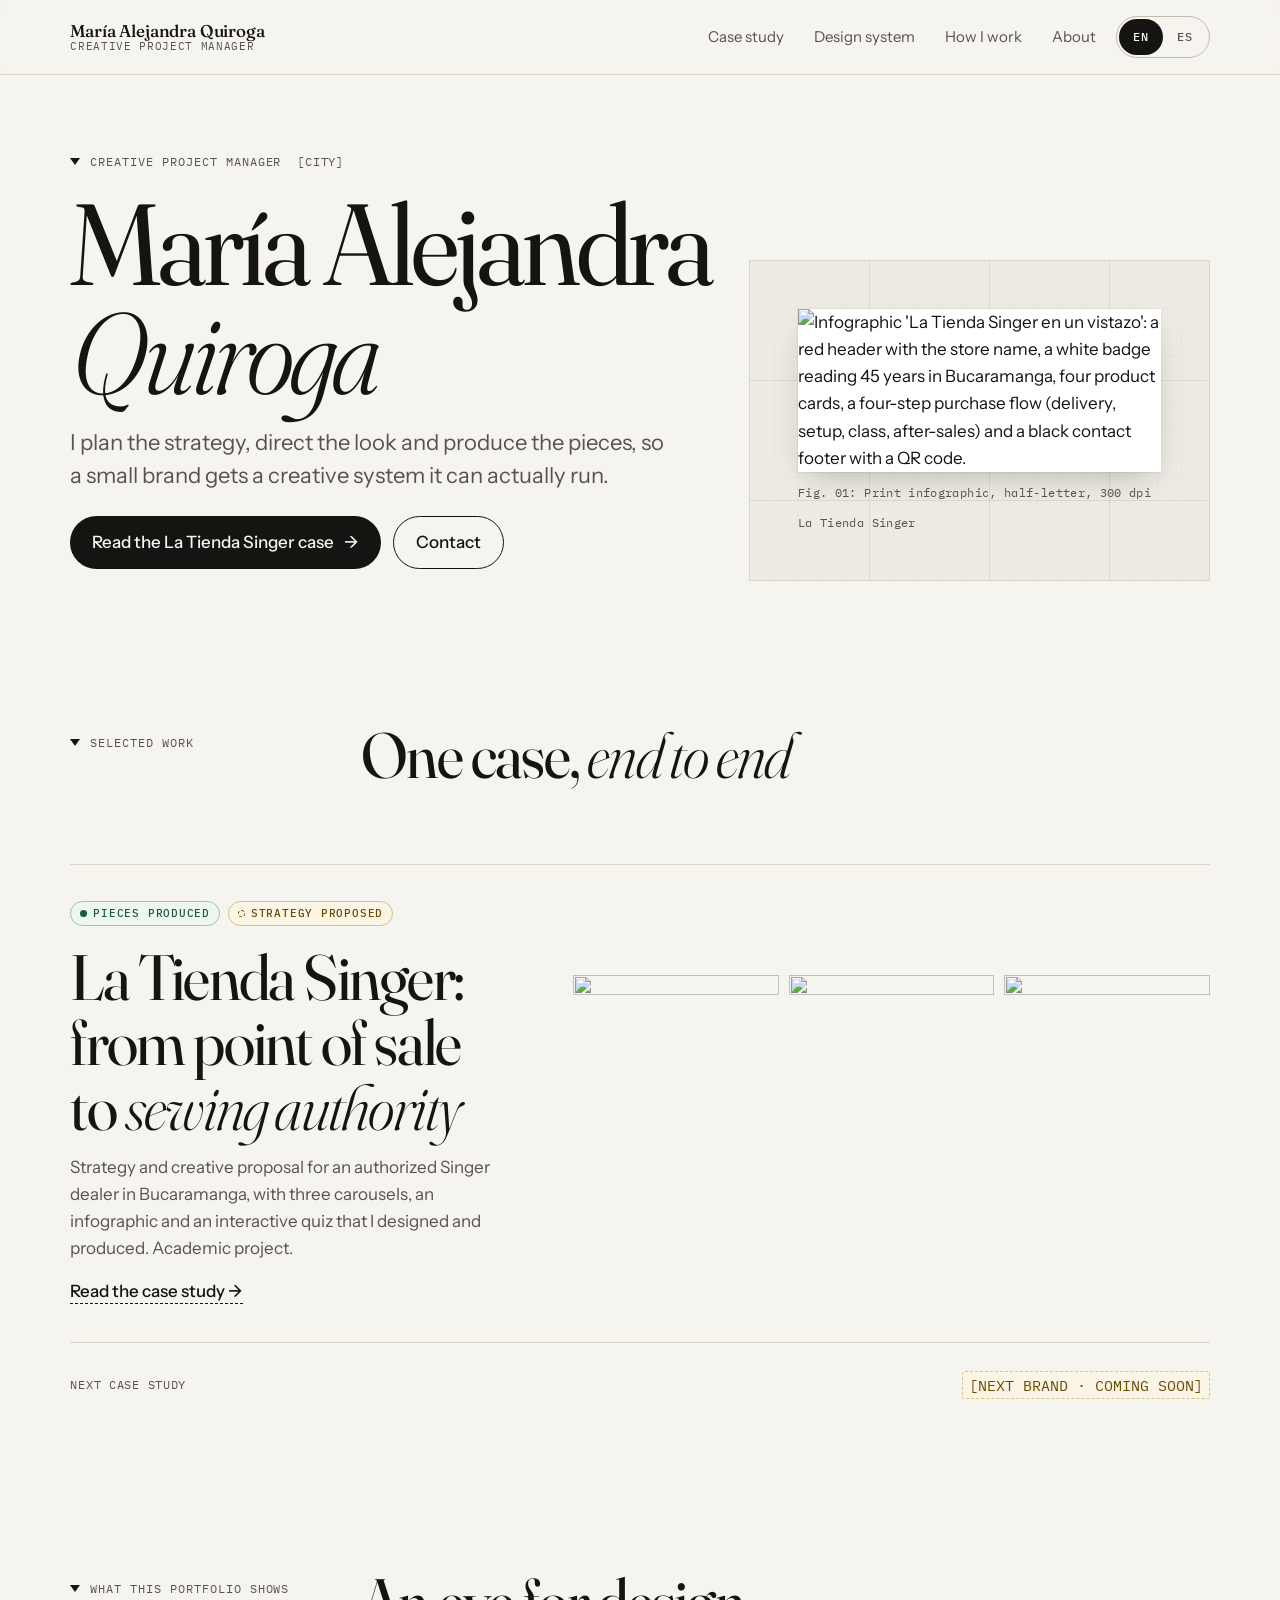
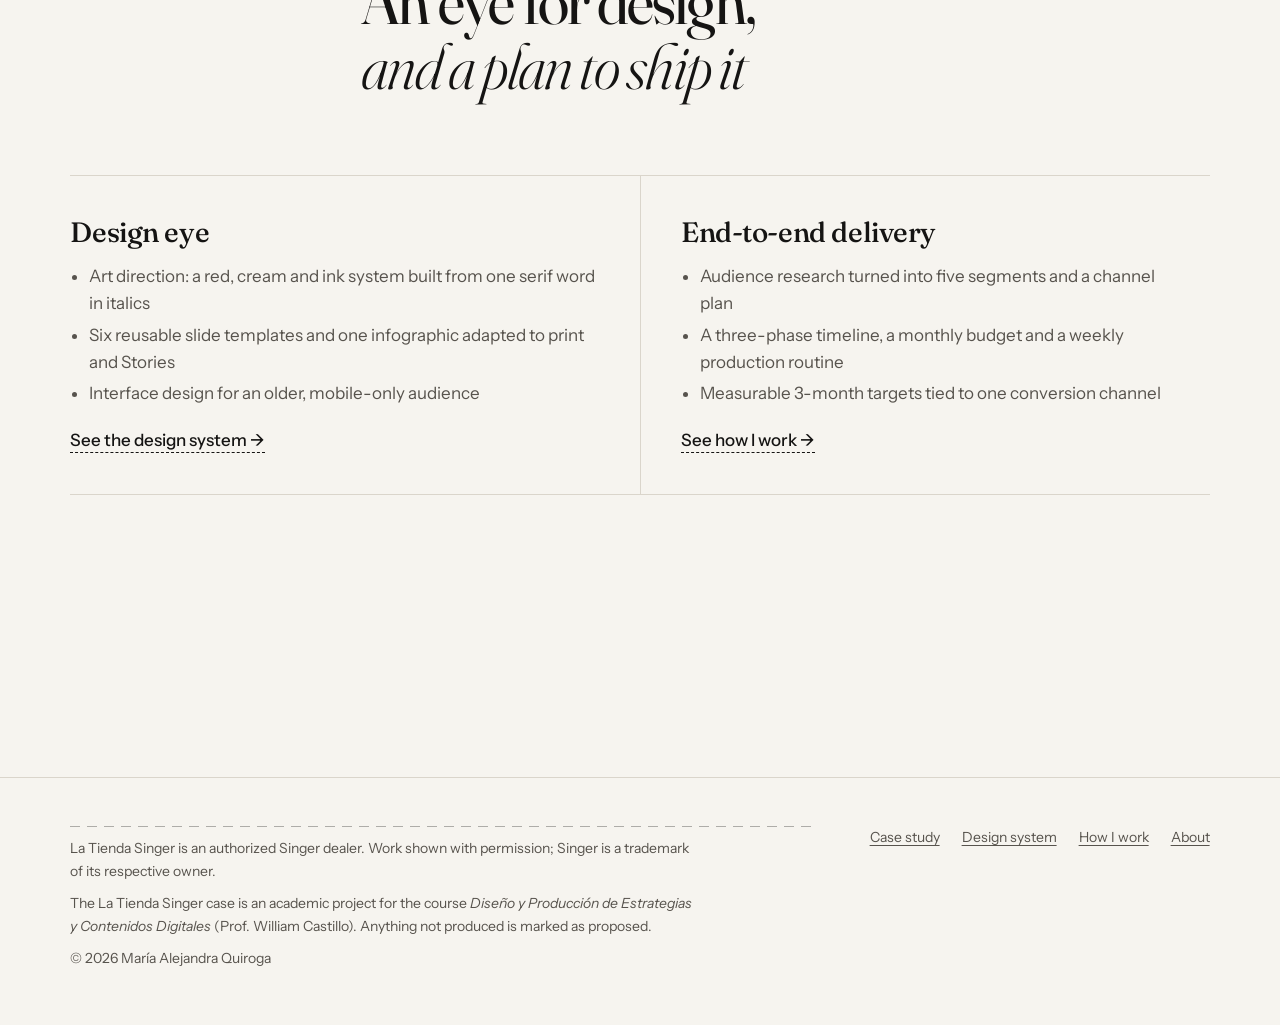
==== index.html @ 7b623928 "Add home page and La Tienda Singer case study Hero, selected work and the full case: challenge, role" ====
<!doctype html>
<html lang="en" data-lang="en" data-en-title="María Alejandra Quiroga · Creative Project Manager" data-es-title="María Alejandra Quiroga · Creative Project Manager">
<head>
<meta charset="utf-8">
<meta name="viewport" content="width=device-width, initial-scale=1">
<title>María Alejandra Quiroga · Creative Project Manager</title>
<meta name="description" content="Portfolio of María Alejandra Quiroga, Creative Project Manager. Strategy, art direction and production, from brief to measurement.">
<meta property="og:title" content="María Alejandra Quiroga · Creative Project Manager">
<meta property="og:description" content="Strategy, art direction and production, from brief to measurement.">
<meta property="og:image" content="https://mariaquirogamanrique.github.io/assets/img/singer/carousel-1-1.webp">
<meta property="og:url" content="https://mariaquirogamanrique.github.io/">
<meta name="theme-color" content="#F6F4EF">
<link rel="icon" href="assets/img/favicon.svg" type="image/svg+xml">
<script>try{var l=new URLSearchParams(location.search).get('lang')||localStorage.getItem('lang');if(l==='es')document.documentElement.setAttribute('data-lang','es')}catch(e){}</script>
<link rel="preconnect" href="https://fonts.googleapis.com"><link rel="preconnect" href="https://fonts.gstatic.com" crossorigin>
<link href="https://fonts.googleapis.com/css2?family=Fraunces:ital,opsz,wght,SOFT@0,9..144,300..600,0..100;1,9..144,300..600,0..100&family=IBM+Plex+Mono:wght@400;500&family=Instrument+Sans:wght@400;500;600&display=swap" rel="stylesheet">
<link rel="stylesheet" href="assets/css/site.css">
<link rel="preload" as="image" href="assets/img/singer/infographic-print.webp" imagesrcset="assets/img/singer/infographic-print-sm.webp 700w, assets/img/singer/infographic-print.webp 1400w" imagesizes="(min-width: 900px) 36vw, 90vw">
</head>
<body>
<a class="skip" href="#main"><span lang="en">Skip to content</span><span lang="es">Saltar al contenido</span></a>

<header class="site-header">
  <div class="wrap">
    <a class="brand" href="./"><b>María Alejandra Quiroga</b><span>Creative Project Manager</span></a>
    <nav class="nav" aria-label="Main" data-es-aria-label="Principal">
      <ul>
        <li><a href="case-singer.html"><span lang="en">Case study</span><span lang="es">Caso</span></a></li>
        <li><a href="design-system.html"><span lang="en">Design system</span><span lang="es">Sistema visual</span></a></li>
        <li><a href="how-i-work.html"><span lang="en">How I work</span><span lang="es">Cómo trabajo</span></a></li>
        <li><a href="about.html"><span lang="en">About</span><span lang="es">Sobre mí</span></a></li>
      </ul>
    </nav>
    <div class="lang" role="group" aria-label="Language / Idioma">
      <button type="button" data-set-lang="en" aria-pressed="true">EN</button>
      <button type="button" data-set-lang="es" aria-pressed="false">ES</button>
    </div>
  </div>
</header>

<main id="main">
  <section class="hero wrap">
    <div class="hero__grid">
      <div class="hero__text">
        <div class="hero__role">
          <span class="label">Creative Project Manager</span>
          <span class="mono muted">[CITY]</span>
        </div>
        <h1 class="display">María Alejandra <em>Quiroga</em></h1>
        <p class="lede">
          <span lang="en">I plan the strategy, direct the look and produce the pieces, so a small brand gets a creative system it can actually run.</span>
          <span lang="es">Planeo la estrategia, dirijo la imagen y produzco las piezas, para que una marca pequeña tenga un sistema creativo que de verdad pueda sostener.</span>
        </p>
        <div class="hero__actions">
          <a class="btn" href="case-singer.html"><span lang="en">Read the La Tienda Singer case</span><span lang="es">Ver el caso La Tienda Singer</span> <span aria-hidden="true">→</span></a>
          <a class="btn btn--ghost" href="about.html"><span lang="en">Contact</span><span lang="es">Contacto</span></a>
        </div>
      </div>
      <figure class="hero__visual paper-grid">
        <img src="assets/img/singer/infographic-print.webp"
             srcset="assets/img/singer/infographic-print-sm.webp 700w, assets/img/singer/infographic-print.webp 1400w"
             sizes="(min-width: 900px) 36vw, 90vw" width="1400" height="2160" fetchpriority="high" class="shot"
             alt="Infographic 'La Tienda Singer en un vistazo': a red header with the store name, a white badge reading 45 years in Bucaramanga, four product cards, a four-step purchase flow (delivery, setup, class, after-sales) and a black contact footer with a QR code."
             data-es-alt="Infografía 'La Tienda Singer en un vistazo': cabecera roja con el nombre de la tienda, sello blanco de 45 años en Bucaramanga, cuatro tarjetas de producto, el proceso de compra en cuatro pasos (entrega, montaje, clase, posventa) y pie negro de contacto con código QR.">
        <figcaption>
          <span lang="en">Fig. 01: Print infographic, half-letter, 300 dpi</span><span lang="es">Fig. 01: Infografía impresa, media carta, 300 dpi</span>
          <span>La Tienda Singer</span>
        </figcaption>
      </figure>
    </div>
  </section>

  <section class="section wrap" aria-labelledby="work-title">
    <div class="section__head">
      <span class="label"><span lang="en">Selected work</span><span lang="es">Trabajo seleccionado</span></span>
      <h2 class="h2" id="work-title"><span lang="en">One case, <em>end to end</em></span><span lang="es">Un caso, <em>de principio a fin</em></span></h2>
    </div>

    <a class="work-card" href="case-singer.html">
      <div>
        <div class="work-card__meta">
          <span class="chip chip--made"><span lang="en">Pieces produced</span><span lang="es">Piezas producidas</span></span>
          <span class="chip chip--plan"><span lang="en">Strategy proposed</span><span lang="es">Estrategia propuesta</span></span>
        </div>
        <h3 class="h2" style="margin:18px 0 14px"><span lang="en">La Tienda Singer: from point of sale to <em>sewing authority</em></span><span lang="es">La Tienda Singer: del punto de venta al <em>referente de costura</em></span></h3>
        <p class="muted" style="margin:0 0 16px;max-width:48ch">
          <span lang="en">Strategy and creative proposal for an authorized Singer dealer in Bucaramanga, with three carousels, an infographic and an interactive quiz that I designed and produced. Academic project.</span>
          <span lang="es">Propuesta de estrategia y creatividad para un distribuidor autorizado Singer en Bucaramanga, con tres carruseles, una infografía y un test interactivo que diseñé y produje. Proyecto académico.</span>
        </p>
        <span class="arrow-link"><span lang="en">Read the case study</span><span lang="es">Leer el caso</span></span>
      </div>
      <div class="work-card__strip" aria-hidden="true">
        <img src="assets/img/singer/carousel-1-1-sm.webp" width="540" height="675" loading="lazy" decoding="async" alt="">
        <img src="assets/img/singer/carousel-2-4-sm.webp" width="540" height="675" loading="lazy" decoding="async" alt="">
        <img src="assets/img/singer/carousel-3-1-sm.webp" width="540" height="675" loading="lazy" decoding="async" alt="">
      </div>
    </a>

    <!-- ADD NEW CASE STUDIES HERE: copy the <a class="work-card"> block above (see README) -->
    <div class="next-slot">
      <span class="mono muted"><span lang="en">Next case study</span><span lang="es">Próximo caso</span></span>
      <span class="ph-inline">[NEXT BRAND · COMING SOON]</span>
    </div>
  </section>

  <section class="section wrap" aria-labelledby="proof-title">
    <div class="section__head">
      <span class="label"><span lang="en">What this portfolio shows</span><span lang="es">Qué muestra este portafolio</span></span>
      <h2 class="h2" id="proof-title"><span lang="en">An eye for design, <em>and a plan to ship it</em></span><span lang="es">Ojo de diseño <em>y un plan para llevarlo a cabo</em></span></h2>
    </div>
    <div class="two-proofs">
      <div>
        <h3 class="h3"><span lang="en">Design eye</span><span lang="es">Ojo de diseño</span></h3>
        <ul>
          <li lang="en">Art direction: a red, cream and ink system built from one serif word in italics</li>
          <li lang="es">Dirección de arte: un sistema rojo, crema y tinta que gira en torno a una palabra en serif itálica</li>
          <li lang="en">Six reusable slide templates and one infographic adapted to print and Stories</li>
          <li lang="es">Seis plantillas de carrusel reutilizables y una infografía adaptada a impresión e historias</li>
          <li lang="en">Interface design for an older, mobile-only audience</li>
          <li lang="es">Diseño de interfaz para un público mayor que solo usa el celular</li>
        </ul>
        <a class="arrow-link" href="design-system.html"><span lang="en">See the design system</span><span lang="es">Ver el sistema visual</span></a>
      </div>
      <div>
        <h3 class="h3"><span lang="en">End-to-end delivery</span><span lang="es">Gestión de principio a fin</span></h3>
        <ul>
          <li lang="en">Audience research turned into five segments and a channel plan</li>
          <li lang="es">Investigación de audiencia convertida en cinco segmentos y un plan de canales</li>
          <li lang="en">A three-phase timeline, a monthly budget and a weekly production routine</li>
          <li lang="es">Cronograma en tres fases, presupuesto mensual y rutina semanal de producción</li>
          <li lang="en">Measurable 3-month targets tied to one conversion channel</li>
          <li lang="es">Metas medibles a 3 meses atadas a un solo canal de conversión</li>
        </ul>
        <a class="arrow-link" href="how-i-work.html"><span lang="en">See how I work</span><span lang="es">Ver cómo trabajo</span></a>
      </div>
    </div>
  </section>
</main>

<footer class="site-footer">
  <div class="wrap">
    <div class="legal">
      <hr class="stitch">
      <p lang="en">La Tienda Singer is an authorized Singer dealer. Work shown with permission; Singer is a trademark of its respective owner.</p>
      <p lang="es">La Tienda Singer es un distribuidor autorizado Singer. Trabajo mostrado con permiso; Singer es una marca registrada de su respectivo titular.</p>
      <p lang="en">The La Tienda Singer case is an academic project for the course <i>Diseño y Producción de Estrategias y Contenidos Digitales</i> (Prof. William Castillo). Anything not produced is marked as proposed.</p>
      <p lang="es">El caso La Tienda Singer es un proyecto académico de la materia <i>Diseño y Producción de Estrategias y Contenidos Digitales</i> (prof. William Castillo). Todo lo que no se produjo está marcado como propuesto.</p>
      <p>© 2026 María Alejandra Quiroga</p>
    </div>
    <nav aria-label="Footer" data-es-aria-label="Pie de página">
      <ul>
        <li><a href="case-singer.html"><span lang="en">Case study</span><span lang="es">Caso</span></a></li>
        <li><a href="design-system.html"><span lang="en">Design system</span><span lang="es">Sistema visual</span></a></li>
        <li><a href="how-i-work.html"><span lang="en">How I work</span><span lang="es">Cómo trabajo</span></a></li>
        <li><a href="about.html"><span lang="en">About</span><span lang="es">Sobre mí</span></a></li>
      </ul>
    </nav>
  </div>
</footer>
<script src="assets/js/site.js" defer></script>
</body>
</html>
---- assets/css/site.css ----
/* =========================================================
   Portfolio · María Alejandra Quiroga
   Neutral "paper & ink" identity. Client colours appear only
   where the work appears (--work-*), never as site chrome.
   Motifs: stitch lines (dividers), pattern-paper grid (texture),
   notches (section labels), thread (reading progress).
   Mobile-first: base styles are for phones; min-width queries add.
   ========================================================= */

:root {
  --paper: #F6F4EF;
  --paper-2: #EEEBE4;
  --card: #FBFAF7;
  --ink: #151413;
  --ink-2: #57534D;      /* 6.95:1 on paper */
  --ink-3: #6B665F;      /* 5.18:1 on paper */
  --line: #DAD5CB;
  --line-2: #C2BCB1;
  --grid: rgba(21, 20, 19, .055);
  --grid-2: rgba(21, 20, 19, .028);

  /* Work accents (La Tienda Singer production palette) */
  --work-red: #D7192A;
  --work-red-dark: #A50F1D;
  --work-blue: #1E3A8A;
  --work-cream: #FFF7F3;

  --f-display: "Fraunces", "Iowan Old Style", Georgia, serif;
  --f-text: "Instrument Sans", system-ui, -apple-system, "Segoe UI", sans-serif;
  --f-mono: "IBM Plex Mono", ui-monospace, "Cascadia Mono", Consolas, monospace;

  --pad: clamp(20px, 5.5vw, 72px);
  --max: 1360px;
  --section: clamp(72px, 11vw, 168px);
  --radius: 4px;
}

*, *::before, *::after { box-sizing: border-box; }
html { -webkit-text-size-adjust: 100%; scroll-padding-top: 88px; }
body {
  margin: 0;
  background: var(--paper);
  color: var(--ink);
  font: 400 1.0625rem/1.6 var(--f-text);
  font-feature-settings: "ss01";
  -webkit-font-smoothing: antialiased;
  text-rendering: optimizeLegibility;
  overflow-x: hidden;
}
img { max-width: 100%; height: auto; display: block; }
a { color: inherit; text-decoration-thickness: 1px; text-underline-offset: .22em; }
a:hover { text-decoration-thickness: 2px; }
:focus-visible { outline: 2px solid var(--ink); outline-offset: 3px; border-radius: 2px; }
::selection { background: var(--ink); color: var(--paper); }

/* ---------- Language toggle (EN default) ---------- */
html[data-lang="en"] body [lang="es"],
html[data-lang="es"] body [lang="en"] { display: none !important; }

/* ---------- Utilities ---------- */
.wrap { width: 100%; max-width: var(--max); margin-inline: auto; padding-inline: var(--pad); }
.sr-only { position: absolute !important; width: 1px; height: 1px; padding: 0; margin: -1px; overflow: hidden; clip: rect(0 0 0 0); white-space: nowrap; border: 0; }
.skip { position: absolute; left: 12px; top: -60px; z-index: 100; background: var(--ink); color: var(--paper); padding: 10px 16px; border-radius: var(--radius); }
.skip:focus { top: 12px; }
.mono { font-family: var(--f-mono); font-size: .75rem; letter-spacing: .06em; text-transform: uppercase; }
.muted { color: var(--ink-2); }

/* Stitch line: the site's divider */
.stitch {
  height: 1.5px; border: 0; margin: 0;
  background: repeating-linear-gradient(90deg, var(--ink) 0 10px, transparent 10px 17px);
  opacity: .32;
}
.stitch--red { background: repeating-linear-gradient(90deg, var(--work-red) 0 10px, transparent 10px 17px); opacity: .7; }

/* Pattern-paper grid texture */
.paper-grid {
  background-color: var(--paper-2);
  background-image:
    linear-gradient(var(--grid) 1px, transparent 1px),
    linear-gradient(90deg, var(--grid) 1px, transparent 1px),
    linear-gradient(var(--grid-2) 1px, transparent 1px),
    linear-gradient(90deg, var(--grid-2) 1px, transparent 1px);
  background-size: 120px 120px, 120px 120px, 24px 24px, 24px 24px;
  background-position: -1px -1px;
}

/* ---------- Header ---------- */
.site-header {
  position: sticky; top: 0; z-index: 50;
  background: color-mix(in srgb, var(--paper) 92%, transparent);
  backdrop-filter: saturate(1.2) blur(8px);
  -webkit-backdrop-filter: saturate(1.2) blur(8px);
  border-bottom: 1px solid var(--line);
}
.site-header .wrap { display: flex; flex-wrap: wrap; align-items: center; gap: 4px 20px; padding-block: 12px; }
.brand { text-decoration: none; display: flex; flex-direction: column; line-height: 1.15; margin-right: auto; }
.brand b { font: 500 1.0625rem/1.15 var(--f-display); letter-spacing: -.01em; }
.brand span { font-family: var(--f-mono); font-size: .6875rem; letter-spacing: .06em; text-transform: uppercase; color: var(--ink-2); }
.nav { order: 3; width: 100%; overflow-x: auto; scrollbar-width: none; margin-inline: calc(var(--pad) * -1); padding-inline: var(--pad); }
.nav::-webkit-scrollbar { display: none; }
.nav ul { display: flex; gap: 22px; list-style: none; margin: 0; padding: 6px 0 2px; white-space: nowrap; }
.nav a { text-decoration: none; font-size: .9375rem; color: var(--ink-2); padding: 6px 0; display: inline-block; border-bottom: 1.5px solid transparent; }
.nav a:hover { color: var(--ink); }
.nav a[aria-current="page"] { color: var(--ink); border-bottom: 1.5px dashed var(--ink); }
.lang { display: inline-flex; border: 1px solid var(--line-2); border-radius: 999px; padding: 2px; }
.lang button {
  font: 500 .75rem/1 var(--f-mono); letter-spacing: .06em; border: 0; background: transparent; color: var(--ink-2);
  min-width: 44px; min-height: 36px; border-radius: 999px; cursor: pointer;
}
.lang button[aria-pressed="true"] { background: var(--ink); color: var(--paper); }
@media (min-width: 900px) {
  .site-header .wrap { flex-wrap: nowrap; padding-block: 16px; }
  .nav { order: 0; width: auto; margin: 0; padding: 0; overflow: visible; }
  .nav ul { gap: 30px; padding: 0; }
}

/* Thread: reading progress (case study) */
.thread { position: fixed; left: 0; top: 0; height: 2px; width: 100%; z-index: 60; pointer-events: none; transform-origin: 0 50%; transform: scaleX(var(--p, 0));
  background: repeating-linear-gradient(90deg, var(--work-red) 0 10px, transparent 10px 15px); }

/* ---------- Type ---------- */
h1, h2, h3, h4 { margin: 0; font-weight: 400; text-wrap: balance; }
.display {
  font: 380 clamp(2.75rem, 9vw, 7.5rem)/.95 var(--f-display);
  font-variation-settings: "opsz" 144, "SOFT" 30;
  letter-spacing: -.035em;
}
.display em { font-style: italic; font-weight: 300; }
.h2 { font: 400 clamp(2rem, 5.2vw, 4rem)/1.02 var(--f-display); font-variation-settings: "opsz" 120; letter-spacing: -.028em; }
.h2 em { font-style: italic; font-weight: 300; }
.h3 { font: 500 clamp(1.35rem, 2.4vw, 1.75rem)/1.18 var(--f-display); letter-spacing: -.015em; }
.h4 { font: 600 1.0625rem/1.3 var(--f-text); }
.lede { font: 400 clamp(1.125rem, 1.9vw, 1.375rem)/1.5 var(--f-text); color: var(--ink-2); max-width: 40ch; text-wrap: pretty; }
.prose p { max-width: 62ch; margin: 0 0 1em; text-wrap: pretty; }
.prose p:last-child { margin-bottom: 0; }

/* Section label with a pattern notch (small triangle) */
.label { display: inline-flex; align-items: center; gap: 10px; font-family: var(--f-mono); font-size: .75rem; letter-spacing: .08em; text-transform: uppercase; color: var(--ink-2); }
.label::before { content: ""; width: 0; height: 0; border-left: 5px solid transparent; border-right: 5px solid transparent; border-top: 7px solid var(--ink); }

/* ---------- Sections ---------- */
.section { padding-block: var(--section); }
.section + .section { padding-top: 0; }
.section__head { display: grid; gap: 20px; margin-bottom: clamp(40px, 6vw, 80px); }
.section__head .h2 { max-width: 18ch; }
@media (min-width: 900px) {
  .section__head { grid-template-columns: repeat(12, 1fr); column-gap: 24px; align-items: start; }
  .section__head .label { grid-column: 1 / 4; padding-top: .9em; }
  .section__head > :not(.label) { grid-column: 4 / 13; }
}
.cols { display: grid; gap: 24px; }
@media (min-width: 700px) { .cols--2 { grid-template-columns: 1fr 1fr; } .cols--3 { grid-template-columns: repeat(2, 1fr); } }
@media (min-width: 1000px) { .cols--3 { grid-template-columns: repeat(3, 1fr); } .cols--4 { grid-template-columns: repeat(4, 1fr); } }
@media (min-width: 700px) and (max-width: 999px) { .cols--4 { grid-template-columns: repeat(2, 1fr); } }

/* ---------- Status chips (honesty markers) ---------- */
.chip { display: inline-flex; align-items: center; gap: 6px; font: 500 .6875rem/1 var(--f-mono); letter-spacing: .07em; text-transform: uppercase;
  padding: 6px 9px; border-radius: 999px; border: 1px solid var(--line-2); color: var(--ink-2); background: var(--card); white-space: nowrap; }
.chip::before { content: ""; width: 7px; height: 7px; border-radius: 50%; background: currentColor; }
.chip--made { color: #1D5B3A; border-color: #9CC3AC; background: #EEF6F0; }
.chip--plan { color: #6A4A00; border-color: #D8C08A; background: #FBF5E6; }
.chip--plan::before { background: transparent; border: 1.5px dashed currentColor; }

/* ---------- Placeholder block ---------- */
.ph { border: 1.5px dashed var(--line-2); border-radius: var(--radius); padding: 20px; background: repeating-linear-gradient(-45deg, transparent 0 12px, rgba(21,20,19,.025) 12px 24px); color: var(--ink-2); }
.ph .mono { color: #6A4A00; display: block; margin-bottom: 8px; }
.ph p { margin: 0; }
.ph-inline { font-family: var(--f-mono); font-size: .9em; background: #FBF5E6; color: #6A4A00; padding: 1px 6px; border-radius: 3px; border: 1px dashed #D8C08A; }

/* ---------- Pattern piece card (seam allowance + notch) ---------- */
.piece { position: relative; background: var(--card); border: 1px solid var(--line); padding: 28px 24px 24px; }
.piece::before { content: ""; position: absolute; inset: 7px; border: 1px dashed var(--line); pointer-events: none; }
.piece::after { content: ""; position: absolute; top: -1px; left: 50%; translate: -50% 0; border-left: 6px solid transparent; border-right: 6px solid transparent; border-top: 8px solid var(--line-2); }

/* ---------- Figures ---------- */
figure { margin: 0; }
figcaption { margin-top: 12px; font-family: var(--f-mono); font-size: .75rem; letter-spacing: .03em; color: var(--ink-2); line-height: 1.5; }
.shot { box-shadow: 0 1px 2px rgba(21,20,19,.08), 0 12px 32px -12px rgba(21,20,19,.28); background: #fff; }

/* ---------- Buttons / links ---------- */
.btn { display: inline-flex; align-items: center; gap: 10px; min-height: 48px; padding: 12px 22px; border-radius: 999px; background: var(--ink); color: var(--paper); text-decoration: none; font-weight: 500; }
.btn:hover { background: #33302D; }
.btn--ghost { background: transparent; color: var(--ink); border: 1px solid var(--ink); }
.btn--ghost:hover { background: var(--ink); color: var(--paper); }
.arrow-link { font-weight: 500; text-decoration: none; border-bottom: 1.5px dashed currentColor; padding-bottom: 2px; }
.arrow-link::after { content: " →"; }

/* ---------- Footer ---------- */
.site-footer { margin-top: var(--section); border-top: 1px solid var(--line); padding-block: 48px 56px; font-size: .875rem; color: var(--ink-2); }
.site-footer .wrap { display: grid; gap: 28px; }
.site-footer p { margin: 0; max-width: 70ch; }
.site-footer .legal { display: grid; gap: 10px; }
.site-footer nav ul { list-style: none; padding: 0; margin: 0; display: flex; flex-wrap: wrap; gap: 8px 22px; }
@media (min-width: 900px) { .site-footer .wrap { grid-template-columns: 2fr 1fr; } .site-footer nav ul { justify-content: flex-end; } }

/* =========================================================
   HOME
   ========================================================= */
.hero { padding-block: clamp(28px, 6vw, 96px) clamp(56px, 8vw, 120px); }
.hero__grid { display: grid; gap: 28px; }
.hero__role { display: flex; flex-wrap: wrap; gap: 10px 16px; align-items: center; margin-bottom: 18px; }
.hero .display { margin-bottom: 18px; }
.hero .lede { margin: 0 0 24px; }
.hero__actions { display: flex; flex-wrap: wrap; gap: 12px; }
.hero__visual { position: relative; padding: clamp(18px, 4vw, 48px); border: 1px solid var(--line); }
.hero__visual img { width: 100%; max-height: 46vh; object-fit: cover; object-position: top; }
.hero__visual figcaption { display: flex; justify-content: space-between; gap: 12px; flex-wrap: wrap; }
@media (min-width: 900px) {
  .hero__grid { grid-template-columns: repeat(12, 1fr); column-gap: 24px; align-items: end; }
  .hero__text { grid-column: 1 / 8; padding-bottom: 12px; }
  .hero__visual { grid-column: 8 / 13; }
  .hero__visual img { max-height: none; aspect-ratio: auto; }
}

.work-card { display: grid; gap: 24px; text-decoration: none; padding-block: 36px; border-top: 1px solid var(--line); }
.work-card:hover .h2 { text-decoration: underline; text-decoration-style: dashed; text-decoration-thickness: 1.5px; text-underline-offset: .12em; }
.work-card__meta { display: flex; flex-wrap: wrap; gap: 8px; }
.work-card__strip { display: grid; grid-template-columns: repeat(3, 1fr); gap: 10px; }
.work-card__strip img { aspect-ratio: 4 / 5; object-fit: cover; width: 100%; }
@media (min-width: 900px) {
  .work-card { grid-template-columns: 5fr 7fr; column-gap: 48px; align-items: center; }
}
.next-slot { border-top: 1px solid var(--line); padding-block: 28px; display: flex; gap: 16px; align-items: center; justify-content: space-between; flex-wrap: wrap; }

.two-proofs { display: grid; gap: 0; border-top: 1px solid var(--line); }
.two-proofs > div { padding-block: 32px; border-bottom: 1px solid var(--line); }
.two-proofs ul { padding-left: 1.1em; margin: 14px 0 20px; color: var(--ink-2); }
.two-proofs li { margin-bottom: 4px; }
@media (min-width: 900px) { .two-proofs { grid-template-columns: 1fr 1fr; } .two-proofs > div { padding: 40px 40px 40px 0; } .two-proofs > div + div { padding-left: 40px; border-left: 1px solid var(--line); } }

/* =========================================================
   CASE STUDY
   ========================================================= */
.case-hero { padding-block: clamp(28px, 6vw, 88px) 0; }
.case-hero .display { font-size: clamp(2.5rem, 7.4vw, 6.25rem); max-width: 14ch; margin: 16px 0 24px; }
.facts { display: grid; grid-template-columns: repeat(2, 1fr); gap: 0; border-top: 1px solid var(--line); margin-top: 40px; }
.facts div { padding: 16px 12px 16px 0; border-bottom: 1px solid var(--line); }
.facts dt { font-family: var(--f-mono); font-size: .6875rem; letter-spacing: .08em; text-transform: uppercase; color: var(--ink-2); margin-bottom: 4px; }
.facts dd { margin: 0; font-size: .9375rem; }
@media (min-width: 900px) { .facts { grid-template-columns: repeat(4, 1fr); } .facts div { padding-right: 24px; } }

.honesty { margin-top: 28px; display: flex; gap: 14px; align-items: flex-start; padding: 16px 18px; border: 1px solid #D8C08A; background: #FBF5E6; color: #4F3A06; border-radius: var(--radius); font-size: .9375rem; }
.honesty .chips { display: flex; gap: 6px; flex-wrap: wrap; margin-top: 8px; }

.toc { margin-top: 48px; }
.toc ol { list-style: none; padding: 0; margin: 12px 0 0; display: grid; grid-template-columns: 1fr; border-top: 1px solid var(--line); counter-reset: t; }
.toc li { counter-increment: t; border-bottom: 1px solid var(--line); }
.toc a { display: flex; gap: 14px; padding: 12px 0; text-decoration: none; }
.toc a::before { content: counter(t, decimal-leading-zero); font-family: var(--f-mono); font-size: .75rem; color: var(--ink-3); padding-top: .2em; }
.toc a:hover { text-decoration: underline dashed; }
@media (min-width: 700px) { .toc ol { grid-template-columns: 1fr 1fr; column-gap: 32px; } }
@media (min-width: 1100px) { .toc ol { grid-template-columns: repeat(3, 1fr); } }

/* Challenge: tension pair */
.tension { display: grid; gap: 16px; }
.tension > div { padding: 28px 24px; border: 1px solid var(--line); background: var(--card); }
.tension > div:last-child { background: var(--ink); color: var(--paper); border-color: var(--ink); }
.tension > div:last-child .mono { color: #CFC9BE; }
.tension .h3 { margin: 10px 0 10px; }
.tension p { margin: 0; }
@media (min-width: 900px) { .tension { grid-template-columns: 1fr 1fr; gap: 0; } }

/* Role */
.role { display: grid; gap: 24px; }
.role ul { list-style: none; padding: 0; margin: 0; }
.role li { padding: 14px 0; border-top: 1px solid var(--line); display: grid; gap: 6px; }
.role li:last-child { border-bottom: 1px solid var(--line); }
.role li .row { display: flex; justify-content: space-between; gap: 12px; align-items: baseline; flex-wrap: wrap; }
@media (min-width: 900px) { .role { grid-template-columns: 1fr 1fr; gap: 48px; } }

/* Personas */
.personas { display: grid; gap: 18px; }
@media (min-width: 700px) { .personas { grid-template-columns: repeat(2, 1fr); } }
@media (min-width: 1100px) { .personas { grid-template-columns: repeat(6, 1fr); } .personas .piece { grid-column: span 2; } .personas .piece:nth-child(4) { grid-column: 2 / span 2; } }
.piece .num { display: flex; justify-content: space-between; align-items: center; }
.piece .h3 { margin: 18px 0 6px; }
.piece dl { margin: 18px 0 0; display: grid; gap: 10px; }
.piece dt { font-family: var(--f-mono); font-size: .6875rem; letter-spacing: .08em; text-transform: uppercase; color: var(--ink-3); }
.piece dd { margin: 2px 0 0; }
.tags { display: flex; flex-wrap: wrap; gap: 6px; }
.tag { font-size: .8125rem; padding: 3px 9px; border: 1px solid var(--line-2); border-radius: 999px; background: var(--paper); }
.core { margin-top: 18px; display: grid; gap: 24px; padding: clamp(24px, 4vw, 48px); background: var(--ink); color: var(--paper); }
.core .mono { color: #CFC9BE; }
.core .big { font: 300 clamp(3rem, 9vw, 6rem)/.9 var(--f-display); letter-spacing: -.04em; }
.core p { margin: 0; color: #E6E1D8; max-width: 46ch; }
.phone-insight { display: flex; gap: 18px; align-items: center; }
.phone-insight svg { flex: none; }
@media (min-width: 900px) { .core { grid-template-columns: 1fr 1fr; align-items: center; } }

/* Value flow */
.flow { list-style: none; padding: 0; margin: 0; display: grid; gap: 0; counter-reset: f; position: relative; }
.flow li { position: relative; padding: 0 0 32px 64px; counter-increment: f; }
.flow li::before { content: counter(f, decimal-leading-zero); position: absolute; left: 0; top: 0; width: 44px; height: 44px; border-radius: 50%; display: grid; place-items: center;
  font: 500 .8125rem/1 var(--f-mono); background: var(--work-red); color: #fff; }
.flow li::after { content: ""; position: absolute; left: 21px; top: 50px; bottom: 6px; border-left: 1.5px dashed var(--work-red); opacity: .6; }
.flow li:last-child::after { display: none; }
.flow .h3 { margin: 6px 0 4px; }
.flow p { margin: 0; color: var(--ink-2); }
@media (min-width: 900px) {
  .flow { grid-template-columns: repeat(4, 1fr); gap: 24px; }
  .flow li { padding: 64px 0 0 0; }
  .flow li::after { left: 54px; right: -18px; top: 21px; bottom: auto; border-left: 0; border-top: 1.5px dashed var(--work-red); }
}
.contrast-line { margin-top: 40px; display: grid; gap: 0; border: 1px solid var(--line); }
.contrast-line > div { padding: 20px 22px; }
.contrast-line > div + div { border-top: 1px solid var(--line); background: var(--card); }
.contrast-line s { text-decoration-thickness: 1.5px; color: var(--ink-3); }
@media (min-width: 900px) { .contrast-line { grid-template-columns: 1fr 2fr; } .contrast-line > div + div { border-top: 0; border-left: 1px solid var(--line); } }

/* AIDA funnel */
.frameworks { display: grid; gap: 48px; }
@media (min-width: 1000px) { .frameworks { grid-template-columns: 1fr 1fr; gap: 64px; } }
.funnel { list-style: none; padding: 0; margin: 20px 0 0; display: grid; gap: 6px; }
.funnel li { display: grid; grid-template-columns: 44px 1fr; gap: 14px; align-items: center; background: var(--card); border: 1px solid var(--line); padding: 14px 16px; margin-inline: calc(var(--i) * 5%); }
.funnel b { font: 400 1.75rem/1 var(--f-display); }
.funnel span { color: var(--ink-2); font-size: .9375rem; }
.funnel span strong { color: var(--ink); font-weight: 600; }
.hhh { margin-top: 20px; display: grid; gap: 6px; }
.hhh > div { display: grid; grid-template-columns: 1fr; gap: 8px; padding: 16px; border: 1px solid var(--line); background: var(--card); }
.hhh .bar { height: 8px; background: repeating-linear-gradient(90deg, var(--ink) 0 var(--w), transparent var(--w) calc(var(--w) + var(--g))); opacity: .75; }
.hhh .row { display: flex; justify-content: space-between; gap: 10px; align-items: baseline; flex-wrap: wrap; }
.hhh .h3 { font-size: 1.375rem; }
.hhh p { margin: 0; color: var(--ink-2); font-size: .9375rem; }
.pillars { margin-top: 56px; display: grid; gap: 0; border-top: 1px solid var(--ink); }
.pillars > div { padding: 22px 0; border-bottom: 1px solid var(--line); }
.pillars .h3 { margin: 8px 0 6px; }
.pillars p { margin: 0; color: var(--ink-2); }
@media (min-width: 900px) { .pillars { grid-template-columns: repeat(3, 1fr); } .pillars > div { padding: 26px 28px 26px 0; border-bottom: 0; } .pillars > div + div { border-left: 1px solid var(--line); padding-left: 28px; } }

/* Channel ecosystem */
.eco { display: grid; gap: 14px; }
.eco__col h3 { margin-bottom: 12px; }
.eco__list { list-style: none; padding: 0; margin: 0; display: grid; gap: 8px; }
.eco__list li { background: var(--card); border: 1px solid var(--line); padding: 12px 14px; display: grid; gap: 2px; }
.eco__list li b { font-weight: 600; }
.eco__list li > span { color: var(--ink-2); font-size: .875rem; }
.eco__list li.is-lead { border-color: var(--ink); box-shadow: inset 3px 0 0 var(--work-red); }
.eco__arrow { display: grid; place-items: center; color: var(--ink-2); }
.eco__arrow svg { transform: rotate(90deg); }
.eco__node { padding: 22px; border: 1.5px solid var(--ink); background: var(--card); display: grid; gap: 8px; }
.eco__node--wa { background: var(--ink); color: var(--paper); }
.eco__node--wa .muted, .eco__node--wa .mono { color: #CFC9BE; }
.eco__node ul { margin: 6px 0 0; padding-left: 1.1em; font-size: .9rem; }
.eco__close { display: grid; gap: 14px; }
.eco__loop { margin-top: 18px; padding: 20px 22px; border: 1.5px dashed var(--line-2); }
.eco__loop ul { list-style: none; margin: 12px 0 0; padding: 0; display: flex; flex-wrap: wrap; gap: 8px; }
@media (min-width: 1000px) {
  .eco { grid-template-columns: 1.25fr 56px 1fr 56px 1fr; align-items: center; gap: 0; }
  .eco__arrow svg { transform: none; }
  .eco__col--channels { position: relative; padding-right: 0; }
}
.slogan { font: 300 clamp(2rem, 5vw, 3.5rem)/1.05 var(--f-display); letter-spacing: -.03em; margin-bottom: 40px; }
.slogan em { font-style: italic; }

/* Gallery */
.gallery-group { padding-block: 40px; border-top: 1px solid var(--line); }
.gallery-group:first-of-type { border-top: 1px solid var(--ink); }
.gallery-group__head { display: grid; gap: 16px; margin-bottom: 24px; }
.gallery-group__head .row { display: flex; gap: 10px; align-items: center; flex-wrap: wrap; }
@media (min-width: 900px) { .gallery-group__head { grid-template-columns: 5fr 7fr; gap: 48px; } }
.decision { border-left: 1.5px dashed var(--ink); padding-left: 16px; }
.decision .mono { color: var(--ink-2); display: block; margin-bottom: 6px; }
.decision p { margin: 0 0 .6em; max-width: 60ch; }
.decision ul { margin: 0; padding-left: 1.1em; }
.decision li { margin-bottom: 4px; }

.strip { display: grid; grid-auto-flow: column; grid-auto-columns: min(72%, 300px); gap: 14px; overflow-x: auto; scroll-snap-type: x mandatory; padding: 4px 4px 18px; margin-inline: -4px;
  scrollbar-width: thin; scrollbar-color: var(--line-2) transparent; overscroll-behavior-x: contain; }
.strip > * { scroll-snap-align: start; }
.strip img { width: 100%; aspect-ratio: 4 / 5; object-fit: cover; }
.strip--phone { grid-auto-columns: min(56%, 230px); }
.strip--phone img { aspect-ratio: 750 / 1624; border-radius: 14px; }
.strip-hint { font-family: var(--f-mono); font-size: .6875rem; letter-spacing: .06em; text-transform: uppercase; color: var(--ink-3); margin-top: 4px; }
.carousel + .carousel { margin-top: 32px; }
.carousel__title { display: flex; justify-content: space-between; gap: 12px; align-items: baseline; margin-bottom: 12px; flex-wrap: wrap; }

.formats { display: grid; gap: 24px; align-items: end; }
.formats figure:first-child img { width: 100%; }
@media (min-width: 700px) { .formats { grid-template-columns: 1.55fr 1fr; } }

.planned { display: grid; gap: 18px; }
@media (min-width: 900px) { .planned { grid-template-columns: repeat(3, 1fr); } }
.planned .ph { min-height: 100%; display: grid; gap: 12px; align-content: start; }
.planned .ph .h3 { color: var(--ink); }
.wave { height: 44px; width: 100%; color: var(--line-2); }

/* PM */
.timeline { display: grid; gap: 10px; }
.phase { border: 1px solid var(--line); background: var(--card); padding: 20px; display: grid; gap: 8px; }
.phase .row { display: flex; justify-content: space-between; align-items: baseline; gap: 10px; flex-wrap: wrap; }
.phase ul { margin: 4px 0 0; padding-left: 1.1em; color: var(--ink-2); font-size: .9375rem; }
.phase--3 { border-style: dashed; }
.scale { display: none; }
@media (min-width: 900px) {
  .timeline { grid-template-columns: minmax(240px, 15fr) 45fr 40fr; gap: 0; }
  .phase + .phase { border-left: 0; }
  .phase--3 { background: linear-gradient(90deg, var(--card), var(--paper)); }
  .scale { display: grid; grid-template-columns: minmax(240px, 15fr) 45fr 40fr; margin-bottom: 8px; font-family: var(--f-mono); font-size: .6875rem; color: var(--ink-3); letter-spacing: .05em; }
  .scale span { border-left: 1px solid var(--line-2); padding-left: 6px; }
}
.money { display: grid; gap: 18px; }
.money .piece .big { font: 300 clamp(2.5rem, 6vw, 4.25rem)/1 var(--f-display); letter-spacing: -.035em; margin: 14px 0 6px; }
.money .piece .big small { font: 500 .875rem/1 var(--f-mono); letter-spacing: .06em; margin-left: 6px; color: var(--ink-2); }
.money .piece p { margin: 0; color: var(--ink-2); }
@media (min-width: 900px) { .money { grid-template-columns: 1fr 1fr 1fr; } }

.subhead { display: flex; align-items: baseline; justify-content: space-between; gap: 12px; flex-wrap: wrap; margin: clamp(56px, 8vw, 96px) 0 20px; padding-bottom: 12px; border-bottom: 1px solid var(--ink); }

.rhythm { display: grid; gap: 0; border: 1px solid var(--line); }
.rhythm > div { padding: 22px; display: grid; gap: 6px; align-content: start; }
.rhythm > div + div { border-top: 1px solid var(--line); }
.rhythm .big { font: 300 2.75rem/1 var(--f-display); letter-spacing: -.03em; }
.rhythm p { margin: 0; color: var(--ink-2); font-size: .9375rem; }
@media (min-width: 900px) { .rhythm { grid-template-columns: repeat(4, 1fr); } .rhythm > div + div { border-top: 0; border-left: 1px solid var(--line); } }

.kit { display: grid; gap: 18px; }
.kit h3 { margin-bottom: 10px; }
.kit ul { list-style: none; padding: 0; margin: 0; }
.kit li { padding: 9px 0; border-top: 1px dashed var(--line-2); }
@media (min-width: 900px) { .kit { grid-template-columns: repeat(3, 1fr); gap: 40px; } }

.market { display: grid; gap: 16px; }
.market__side { padding: 22px; border: 1px solid var(--line); background: var(--card); }
.market__side ul { list-style: none; padding: 0; margin: 12px 0 0; }
.market__side li { padding: 9px 0; border-top: 1px solid var(--line); }
.market__side li > span { display: block; color: var(--ink-2); font-size: .875rem; }
.market__gap { padding: 26px; display: grid; place-content: center; text-align: center; gap: 10px; border: 1.5px dashed var(--work-red); color: var(--ink); }
.market__gap .h3 { font-style: italic; }
@media (min-width: 900px) { .market { grid-template-columns: 1fr .8fr 1fr; align-items: stretch; } }

/* KPIs */
.kpis { display: grid; gap: 0; border-top: 1px solid var(--ink); }
.kpi { padding: 24px 0; border-bottom: 1px solid var(--line); display: grid; gap: 8px; }
.kpi .big { font: 300 clamp(3rem, 7vw, 5rem)/.9 var(--f-display); letter-spacing: -.045em; }
.kpi .row { display: flex; gap: 8px; flex-wrap: wrap; }
.kpi dl { display: grid; grid-template-columns: auto 1fr; gap: 2px 14px; margin: 6px 0 0; font-size: .875rem; }
.kpi dt { font-family: var(--f-mono); font-size: .6875rem; letter-spacing: .06em; text-transform: uppercase; color: var(--ink-3); padding-top: .2em; }
.kpi dd { margin: 0; color: var(--ink-2); }
@media (min-width: 700px) { .kpis { grid-template-columns: 1fr 1fr; } .kpi { padding: 28px 24px 28px 0; } .kpi:nth-child(even) { padding-left: 24px; border-left: 1px solid var(--line); } }
@media (min-width: 1100px) { .kpis { grid-template-columns: repeat(4, 1fr); } .kpi:nth-child(n) { padding: 28px 20px; border-left: 1px solid var(--line); } .kpi:first-child { border-left: 0; padding-left: 0; } }

/* Reflection */
.reflect { display: grid; gap: 18px; }
@media (min-width: 900px) { .reflect { grid-template-columns: 1fr 1fr; } }
.reflect ol { margin: 10px 0 0; padding-left: 1.2em; }
.reflect li { margin-bottom: 8px; }

.case-nav { display: grid; gap: 12px; border-top: 1px solid var(--ink); padding-top: 28px; }
@media (min-width: 700px) { .case-nav { grid-template-columns: 1fr 1fr; } .case-nav a:last-child { text-align: right; } }
.case-nav a { text-decoration: none; display: grid; gap: 4px; padding: 10px 0; }
.case-nav a .h3:hover { text-decoration: underline dashed; }

/* =========================================================
   DESIGN SYSTEM
   ========================================================= */
.swatches { display: grid; grid-template-columns: repeat(2, 1fr); gap: 12px; }
@media (min-width: 700px) { .swatches { grid-template-columns: repeat(4, 1fr); } }
@media (min-width: 1100px) { .swatches--7 { grid-template-columns: repeat(7, 1fr); } .swatches--6 { grid-template-columns: repeat(6, 1fr); } }
.swatch { border: 1px solid var(--line); background: var(--card); }
.swatch__chip { aspect-ratio: 1 / 1; display: flex; align-items: flex-end; padding: 10px; font: 500 .75rem/1 var(--f-mono); }
.swatch__meta { padding: 10px 12px 12px; display: grid; gap: 2px; font-size: .8125rem; }
.swatch__meta b { font-weight: 600; font-size: .875rem; }
.swatch__meta code { font-family: var(--f-mono); font-size: .8125rem; }
.swatch__meta span { color: var(--ink-2); }

.specimen { display: grid; gap: 24px; }
.specimen__card { background: var(--work-cream); color: #1F1F1F; padding: clamp(24px, 5vw, 56px); border: 1px solid var(--line); }
.sg-poppins { font-family: "Poppins", sans-serif; }
.sg-playfair { font-family: "Playfair Display", Georgia, serif; font-style: italic; font-weight: 700; }
.specimen__head { font: 800 clamp(2.25rem, 6vw, 4.5rem)/1.03 "Poppins", sans-serif; letter-spacing: -.02em; }
.specimen__head .sg-playfair { color: var(--work-red); letter-spacing: 0; }
.scale-table { width: 100%; border-collapse: collapse; font-size: .9375rem; }
.scale-table th, .scale-table td { text-align: left; padding: 11px 12px 11px 0; border-bottom: 1px solid var(--line); vertical-align: baseline; }
.scale-table th { font: 500 .6875rem/1.2 var(--f-mono); letter-spacing: .07em; text-transform: uppercase; color: var(--ink-2); }
.scale-table td:first-child { white-space: nowrap; }
.table-scroll { overflow-x: auto; }
@media (min-width: 1000px) { .specimen { grid-template-columns: 1.1fr 1fr; align-items: start; } }

.grid-demo { display: grid; gap: 28px; }
@media (min-width: 900px) { .grid-demo { grid-template-columns: 1fr 1fr; align-items: center; } }
.overlay { position: relative; max-width: 440px; }
.overlay img { width: 100%; }
.overlay__guides { position: absolute; top: 0; left: 0; right: 0; aspect-ratio: 4 / 5; pointer-events: none; }
.overlay__guides .m { position: absolute; background: rgba(30, 58, 138, .13); }
.overlay__guides .m--l { left: 0; top: 0; bottom: 0; width: 8.333%; }
.overlay__guides .m--r { right: 0; top: 0; bottom: 0; width: 8.333%; }
.overlay__guides .m--t { left: 8.333%; right: 8.333%; top: 0; height: 8.148%; }
.overlay__guides .m--b { left: 8.333%; right: 8.333%; bottom: 0; height: 9.63%; }
.overlay__guides .s { position: absolute; left: 4.63%; right: 4.63%; top: 3.7%; border-top: 1px solid rgba(30,58,138,.9); }
.overlay__guides .tag { position: absolute; font: 500 10px/1 var(--f-mono); background: var(--work-blue); color: #fff; padding: 3px 5px; border-radius: 2px; border: 0; }
.specs { list-style: none; padding: 0; margin: 0; border-top: 1px solid var(--line); }
.specs li { display: grid; grid-template-columns: 1fr auto; gap: 12px; padding: 11px 0; border-bottom: 1px solid var(--line); }
.specs code { font-family: var(--f-mono); font-size: .875rem; }

.components { display: grid; gap: 16px; }
@media (min-width: 700px) { .components { grid-template-columns: repeat(2, 1fr); } }
@media (min-width: 1100px) { .components { grid-template-columns: repeat(3, 1fr); } }
.comp { border: 1px solid var(--line); background: var(--card); display: grid; grid-template-rows: 1fr auto; }
.comp__stage { background: var(--work-cream); padding: 28px 22px; display: grid; place-items: center; min-height: 150px; font-family: "Poppins", sans-serif; color: #1F1F1F; }
.comp__stage--red { background: var(--work-red); }
.comp__meta { padding: 14px 16px; border-top: 1px solid var(--line); font-size: .875rem; }
.comp__meta b { display: block; font-weight: 600; font-size: .9375rem; }
.comp__meta span { color: var(--ink-2); }
/* Singer components, re-built live at ~1/3 scale */
.s-kicker { font-weight: 700; font-size: 11px; letter-spacing: .14em; text-transform: uppercase; color: var(--work-blue); }
.s-pill { background: #fff; color: var(--work-red); padding: 8px 16px; border-radius: 999px; font-weight: 700; font-size: 11px; letter-spacing: .14em; text-transform: uppercase; }
.s-stitch { width: 100%; border-top: 3px dashed rgba(215, 25, 42, .35); }
.s-badge { position: relative; width: 74px; height: 74px; border-radius: 50%; background: var(--work-red); color: #fff; display: grid; place-items: center; box-shadow: 0 0 0 9px #F9DEE0; }
.s-badge svg { width: 30px; height: 30px; }
.s-badge i { position: absolute; top: -6px; right: -8px; width: 28px; height: 28px; border-radius: 50%; background: var(--work-blue); color: #fff; font: 800 13px/28px "Poppins", sans-serif; font-style: normal; text-align: center; border: 2.5px solid #fff; }
.s-progress { display: flex; align-items: center; gap: 6px; font-size: 10.5px; font-weight: 600; color: #B9AFAF; flex-wrap: wrap; justify-content: center; }
.s-progress span { display: inline-flex; align-items: center; gap: 5px; }
.s-progress em { font-style: normal; width: 18px; height: 18px; border-radius: 50%; border: 1.5px solid #E3D3D3; display: grid; place-items: center; font-size: 9.5px; }
.s-progress .done em { border-color: var(--work-red); color: var(--work-red); }
.s-progress .on { color: #1F1F1F; }
.s-progress .on em { background: var(--work-red); border-color: var(--work-red); color: #fff; }
.s-progress i { width: 14px; border-top: 1.5px dashed #E3D3D3; }
.s-note { background: #fff; border-left: 4px solid var(--work-red); border-radius: 0 10px 10px 0; padding: 12px 16px; font-size: 13px; box-shadow: 0 6px 18px -10px rgba(0,0,0,.25); }
.s-note b { color: var(--work-red); }
.s-foot { width: 100%; display: flex; justify-content: space-between; font-size: 11px; font-weight: 600; color: #5B5B5B; }
.s-foot b { color: var(--work-red); font-weight: 800; }
.s-foot span:last-child { color: var(--work-blue); font-weight: 700; }

.templates { display: grid; grid-template-columns: repeat(2, 1fr); gap: 16px; }
@media (min-width: 900px) { .templates { grid-template-columns: repeat(3, 1fr); } }
@media (min-width: 1200px) { .templates { grid-template-columns: repeat(6, 1fr); } }
.templates img { aspect-ratio: 4 / 5; object-fit: cover; width: 100%; }

.process { display: grid; gap: 28px; }
.process__step { display: grid; gap: 14px; }
.process__arrow { font-family: var(--f-mono); color: var(--ink-3); text-align: center; }
@media (min-width: 1000px) { .process { grid-template-columns: 1.6fr auto 1fr; align-items: center; } .process__arrow { writing-mode: initial; } }

/* =========================================================
   HOW I WORK
   ========================================================= */
.steps { list-style: none; padding: 0; margin: 0; counter-reset: s; border-top: 1px solid var(--ink); }
.steps > li { counter-increment: s; display: grid; gap: 14px; padding: 32px 0; border-bottom: 1px solid var(--line); }
.steps .num { font: 300 clamp(2.5rem, 6vw, 4.5rem)/.9 var(--f-display); letter-spacing: -.04em; color: var(--ink-3); }
.steps .num::before { content: counter(s, decimal-leading-zero); }
.steps .h2 { font-size: clamp(1.75rem, 3.6vw, 2.75rem); }
.steps .what { color: var(--ink-2); margin: 8px 0 0; max-width: 46ch; }
.example { background: var(--card); border: 1px solid var(--line); padding: 18px 20px; display: grid; gap: 10px; }
.example .row { display: flex; justify-content: space-between; gap: 10px; flex-wrap: wrap; align-items: center; }
.example ul { margin: 0; padding-left: 1.1em; }
.example li { margin-bottom: 4px; }
.example a { font-weight: 500; }
@media (min-width: 900px) { .steps > li { grid-template-columns: 1.2fr 3.5fr 5fr; gap: 32px; align-items: start; } }
.loop-note { margin-top: 32px; display: flex; gap: 14px; align-items: center; color: var(--ink-2); }

/* =========================================================
   ABOUT
   ========================================================= */
.about { display: grid; grid-template-columns: minmax(0, 1fr); gap: 40px; }
.about > * { min-width: 0; }
@media (min-width: 900px) { .about { grid-template-columns: 5fr 7fr; gap: 72px; } }
.portrait { aspect-ratio: 4 / 5; display: grid; place-items: center; text-align: center; }
.contact { list-style: none; padding: 0; margin: 0; border-top: 1px solid var(--ink); }
.contact li { display: grid; grid-template-columns: 110px 1fr; gap: 16px; padding: 16px 0; border-bottom: 1px solid var(--line); align-items: baseline; }

@media (prefers-reduced-motion: reduce) {
  *, *::before, *::after { scroll-behavior: auto !important; transition: none !important; animation: none !important; }
  .thread { display: none; }
}
@media print {
  .site-header, .thread, .lang { display: none; }
  .strip { grid-auto-flow: row; grid-template-columns: repeat(3, 1fr); overflow: visible; }
}

/* QA fixes */
.hero + .section { padding-top: clamp(16px, 3vw, 40px); }
@media (max-width: 899px) { .nav ul { gap: 14px; } .nav a { font-size: .84rem; } }
@media (min-width: 1000px) { .eco__col--channels .eco__list { border-right: 1.5px dashed var(--line-2); padding-right: 14px; } }
.contact li > * { min-width: 0; overflow-wrap: anywhere; }
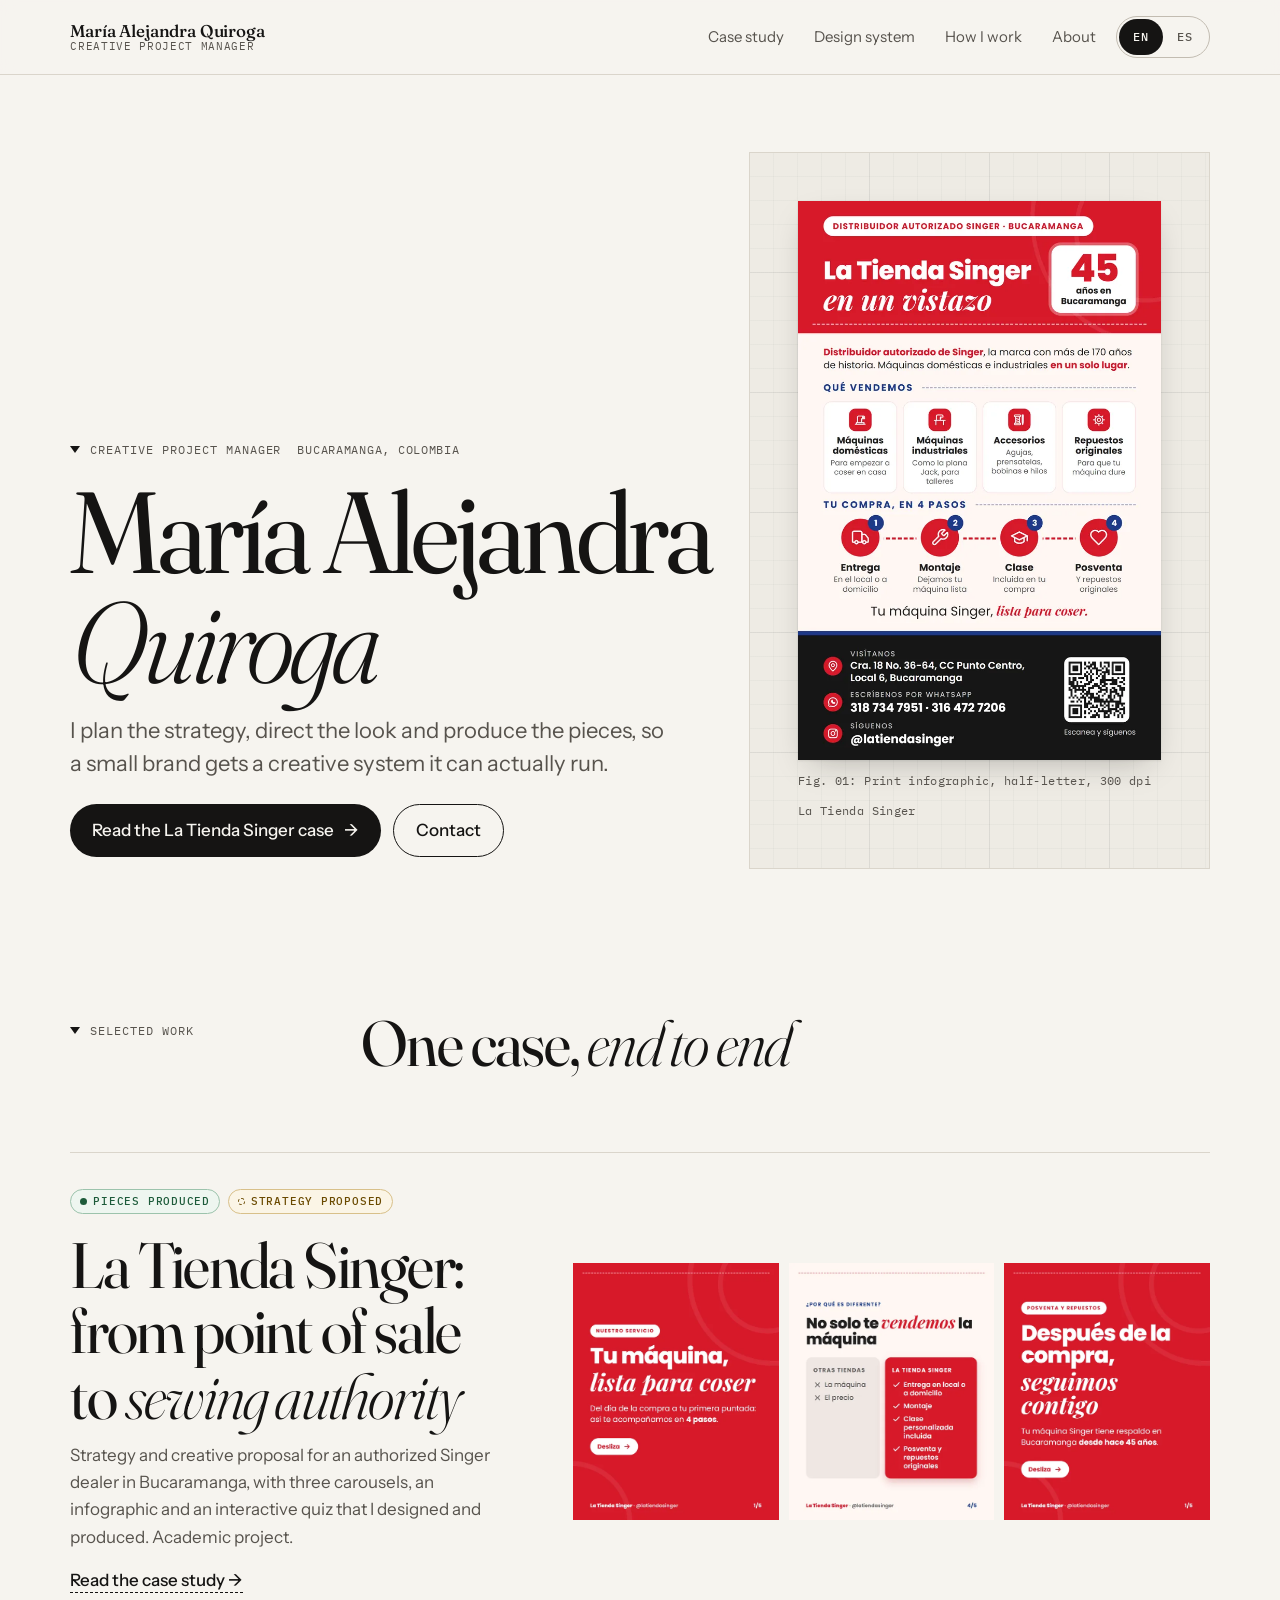
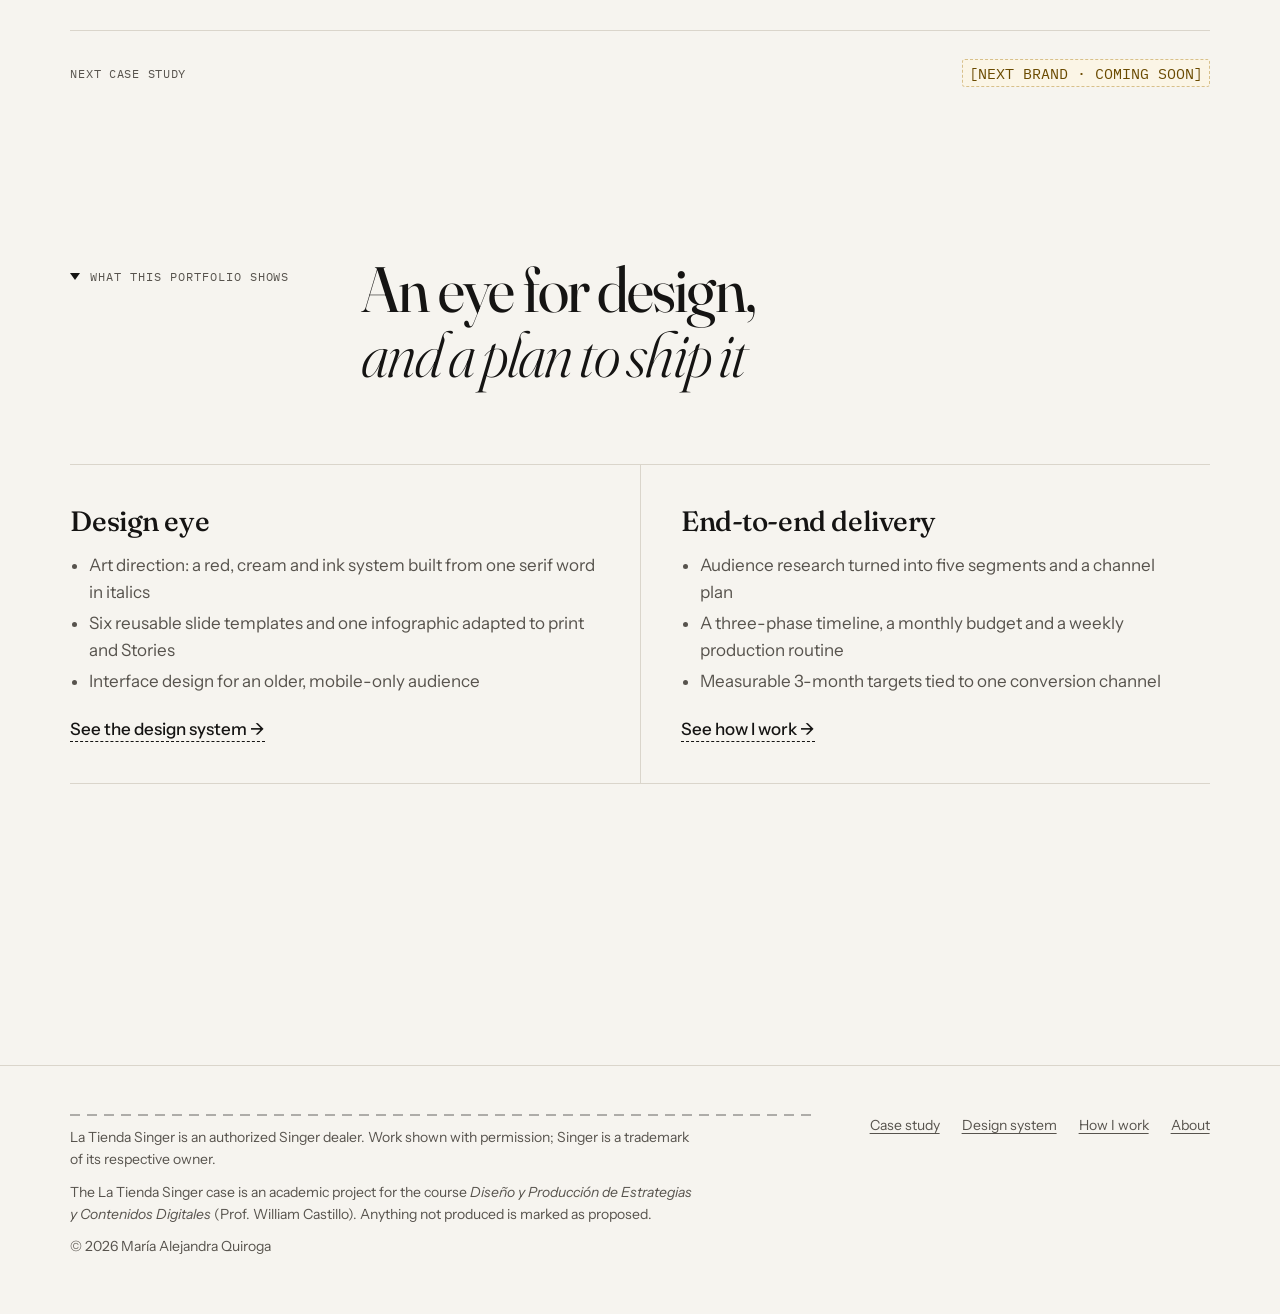
==== commit 88d8b39e: "Add bio, portrait and contact details; confirm individual work - About: real portrait (WebP), bio in" ====
--- a/index.html
+++ b/index.html
@@ -44,7 +44,7 @@
       <div class="hero__text">
         <div class="hero__role">
           <span class="label">Creative Project Manager</span>
-          <span class="mono muted">[CITY]</span>
+          <span class="mono muted">Bucaramanga, Colombia</span>
         </div>
         <h1 class="display">María Alejandra <em>Quiroga</em></h1>
         <p class="lede">
--- a/assets/css/site.css
+++ b/assets/css/site.css
@@ -573,3 +573,6 @@
 @media (max-width: 899px) { .nav ul { gap: 14px; } .nav a { font-size: .84rem; } }
 @media (min-width: 1000px) { .eco__col--channels .eco__list { border-right: 1.5px dashed var(--line-2); padding-right: 14px; } }
 .contact li > * { min-width: 0; overflow-wrap: anywhere; }
+.portrait--photo { display: block; width: 100%; height: auto; object-fit: cover; border-radius: 2px; }
+.bio p + p { margin-top: 1em; }
+@media (max-width: 559px) { .contact li { grid-template-columns: 1fr; gap: 4px; } }
